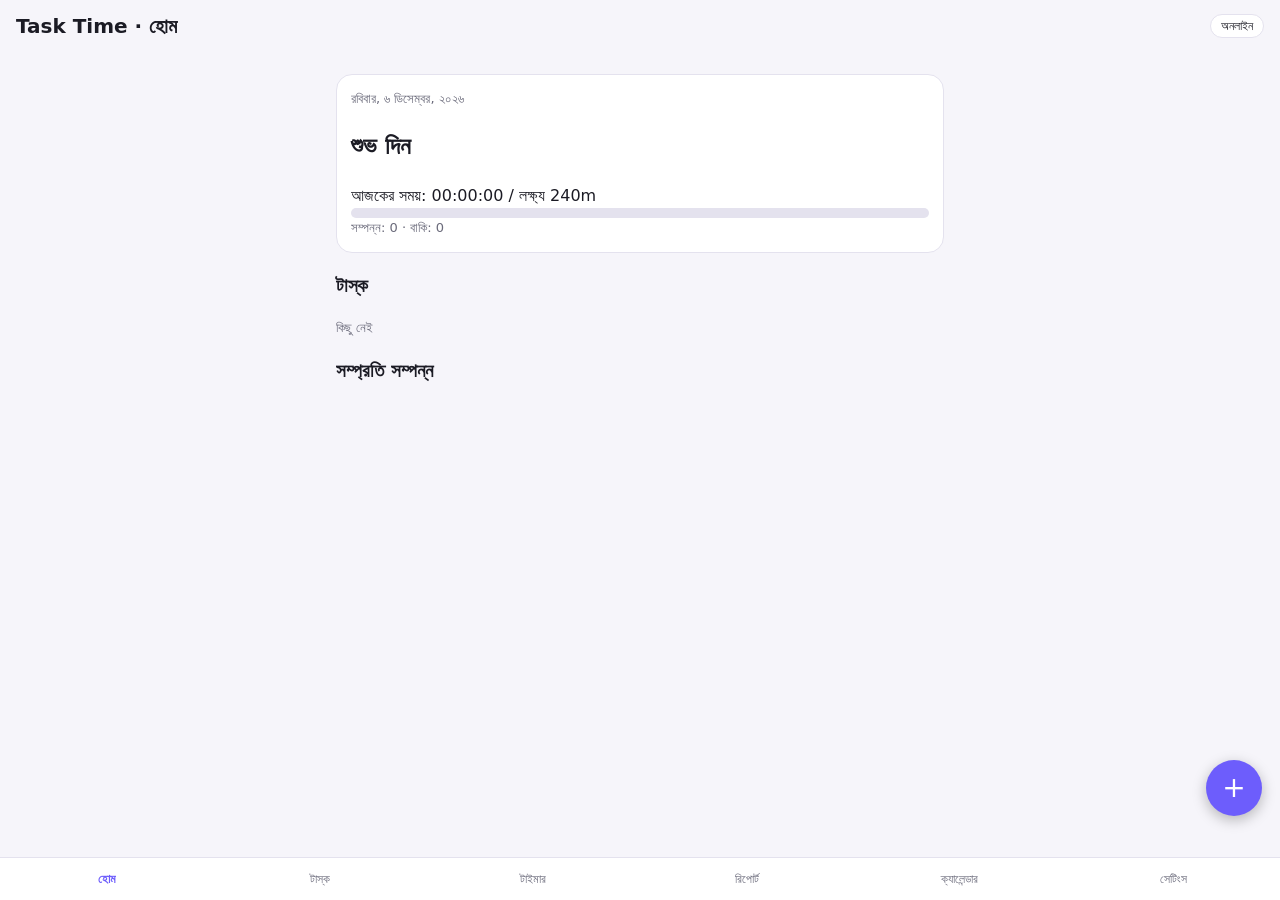
==== index.html @ 050fd925 "Task Time phase 1" ====
<!DOCTYPE html><html lang="bn"><head><meta charset="utf-8"><meta name="viewport" content="width=device-width,initial-scale=1,viewport-fit=cover">
<title>Task Time</title><link rel="manifest" href="manifest.json"><link rel="stylesheet" href="css/style.css"></head>
<body><header><h1 id="ttl">Task Time</h1><span id="net" class="pill"></span></header>
<main id="view"></main><button id="fab" aria-label="+">+</button>
<nav id="nav"></nav><dialog id="dlg"></dialog>
<script src="js/utils.js"></script><script src="js/database.js"></script><script src="js/task-service.js"></script><script src="js/timer.js"></script>
<script src="js/reports.js"></script><script src="js/settings.js"></script><script src="js/backup.js"></script><script src="js/sync-engine.js"></script><script src="js/app.js"></script></body></html>
---- css/style.css ----
:root{--a:#6d5dfc;--r:16px;--bg:#f6f5fa;--c:#fff;--t:#1b1b24;--m:#6b6b7b;--b:#e4e2ee}
:root[data-theme=dark]{--bg:#1c1c22;--c:#26262e;--t:#f1f0f7;--m:#a3a2b3;--b:#34343f}
@media(prefers-color-scheme:dark){:root[data-theme=system]{--bg:#1c1c22;--c:#26262e;--t:#f1f0f7;--m:#a3a2b3;--b:#34343f}}
*{box-sizing:border-box}body{margin:0;background:var(--bg);color:var(--t);font:16px/1.5 system-ui,sans-serif;padding:56px 0 76px}
header{position:fixed;top:0;left:0;right:0;height:52px;display:flex;justify-content:space-between;align-items:center;padding:0 16px;background:var(--bg);z-index:5}
h1{font-size:20px;margin:0}main{padding:8px 16px;max-width:640px;margin:auto}
.card{background:var(--c);border:1px solid var(--b);border-radius:var(--r);padding:14px;margin:10px 0;animation:in .2s}
@keyframes in{from{opacity:0;transform:translateY(6px)}}
.pill{font-size:12px;padding:2px 10px;border-radius:99px;background:var(--c);border:1px solid var(--b)}
nav{position:fixed;bottom:0;left:0;right:0;display:flex;background:var(--c);border-top:1px solid var(--b);padding-bottom:env(safe-area-inset-bottom)}
nav button{flex:1;background:none;border:0;color:var(--m);padding:12px 2px;font-size:12px}nav button.on{color:var(--a);font-weight:700}
#fab{position:fixed;right:18px;bottom:84px;width:56px;height:56px;border-radius:50%;border:0;background:var(--a);color:#fff;font-size:28px;box-shadow:0 4px 14px #0004;z-index:6}
button,select,input,textarea{font:inherit;color:var(--t)}
.btn{background:var(--a);color:#fff;border:0;border-radius:12px;padding:8px 14px;margin:2px}.btn.g{background:var(--c);color:var(--t);border:1px solid var(--b)}.btn.d{background:#d64550}
input,select,textarea{width:100%;background:var(--bg);border:1px solid var(--b);border-radius:10px;padding:8px;margin:4px 0}
.bar{height:10px;background:var(--b);border-radius:9px;overflow:hidden}.bar i{display:block;height:100%;background:var(--a)}
.row{display:flex;gap:8px;align-items:center;justify-content:space-between;flex-wrap:wrap}.big{font-size:40px;font-weight:700;font-variant-numeric:tabular-nums}
.m{color:var(--m);font-size:13px}.err{color:#d64550;font-size:13px}.done{text-decoration:line-through;opacity:.6}
.cal{display:grid;grid-template-columns:repeat(7,1fr);gap:4px;text-align:center}.cal button{border:1px solid var(--b);background:var(--c);border-radius:10px;padding:8px 0}.cal .sel{background:var(--a);color:#fff}
dialog{border:1px solid var(--b);border-radius:var(--r);background:var(--c);color:var(--t);width:min(92vw,420px)}svg{width:100%;height:auto}
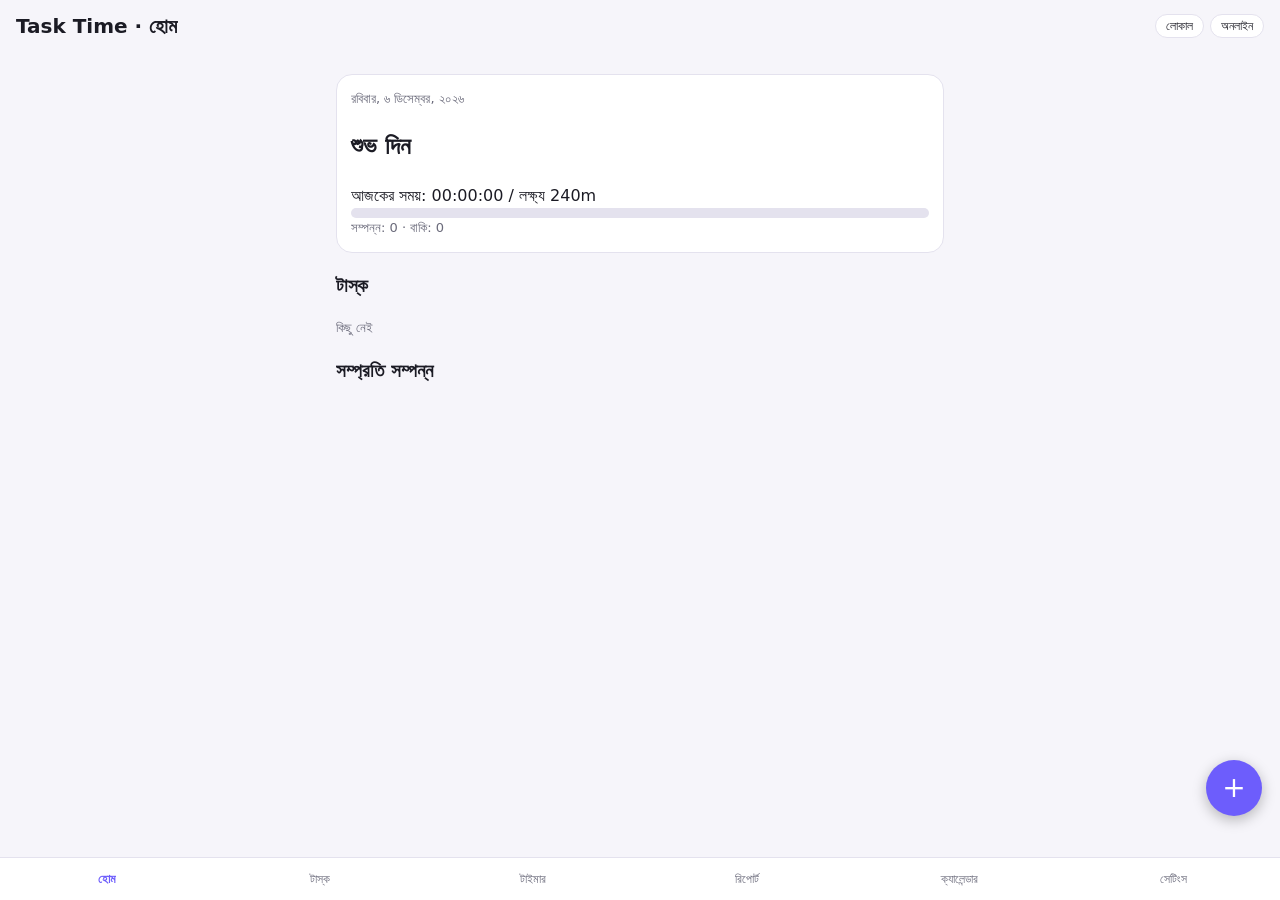
==== commit 3dd98c00: "Phase 2: Firebase sync, Android WebView, GitHub Actions" ====
--- a/index.html
+++ b/index.html
@@ -1,7 +1,7 @@
 <!DOCTYPE html><html lang="bn"><head><meta charset="utf-8"><meta name="viewport" content="width=device-width,initial-scale=1,viewport-fit=cover">
 <title>Task Time</title><link rel="manifest" href="manifest.json"><link rel="stylesheet" href="css/style.css"></head>
-<body><header><h1 id="ttl">Task Time</h1><span id="net" class="pill"></span></header>
+<body><header><h1 id="ttl">Task Time</h1><span class="pills"><span id="syn" class="pill"></span><span id="net" class="pill"></span></span></header>
 <main id="view"></main><button id="fab" aria-label="+">+</button>
 <nav id="nav"></nav><dialog id="dlg"></dialog>
 <script src="js/utils.js"></script><script src="js/database.js"></script><script src="js/task-service.js"></script><script src="js/timer.js"></script>
-<script src="js/reports.js"></script><script src="js/settings.js"></script><script src="js/backup.js"></script><script src="js/sync-engine.js"></script><script src="js/app.js"></script></body></html>
+<script src="js/reports.js"></script><script src="js/settings.js"></script><script src="js/backup.js"></script><script src="js/firebase-config.js"></script><script src="js/cloud-auth.js"></script><script src="js/cloud-store.js"></script><script src="js/sync-engine.js"></script><script src="js/account-ui.js"></script><script src="js/app.js"></script></body></html>
--- a/css/style.css
+++ b/css/style.css
@@ -18,3 +18,4 @@
 .m{color:var(--m);font-size:13px}.err{color:#d64550;font-size:13px}.done{text-decoration:line-through;opacity:.6}
 .cal{display:grid;grid-template-columns:repeat(7,1fr);gap:4px;text-align:center}.cal button{border:1px solid var(--b);background:var(--c);border-radius:10px;padding:8px 0}.cal .sel{background:var(--a);color:#fff}
 dialog{border:1px solid var(--b);border-radius:var(--r);background:var(--c);color:var(--t);width:min(92vw,420px)}svg{width:100%;height:auto}
+.pills{display:flex;gap:6px;align-items:center}input:disabled,button:disabled{opacity:.5}
